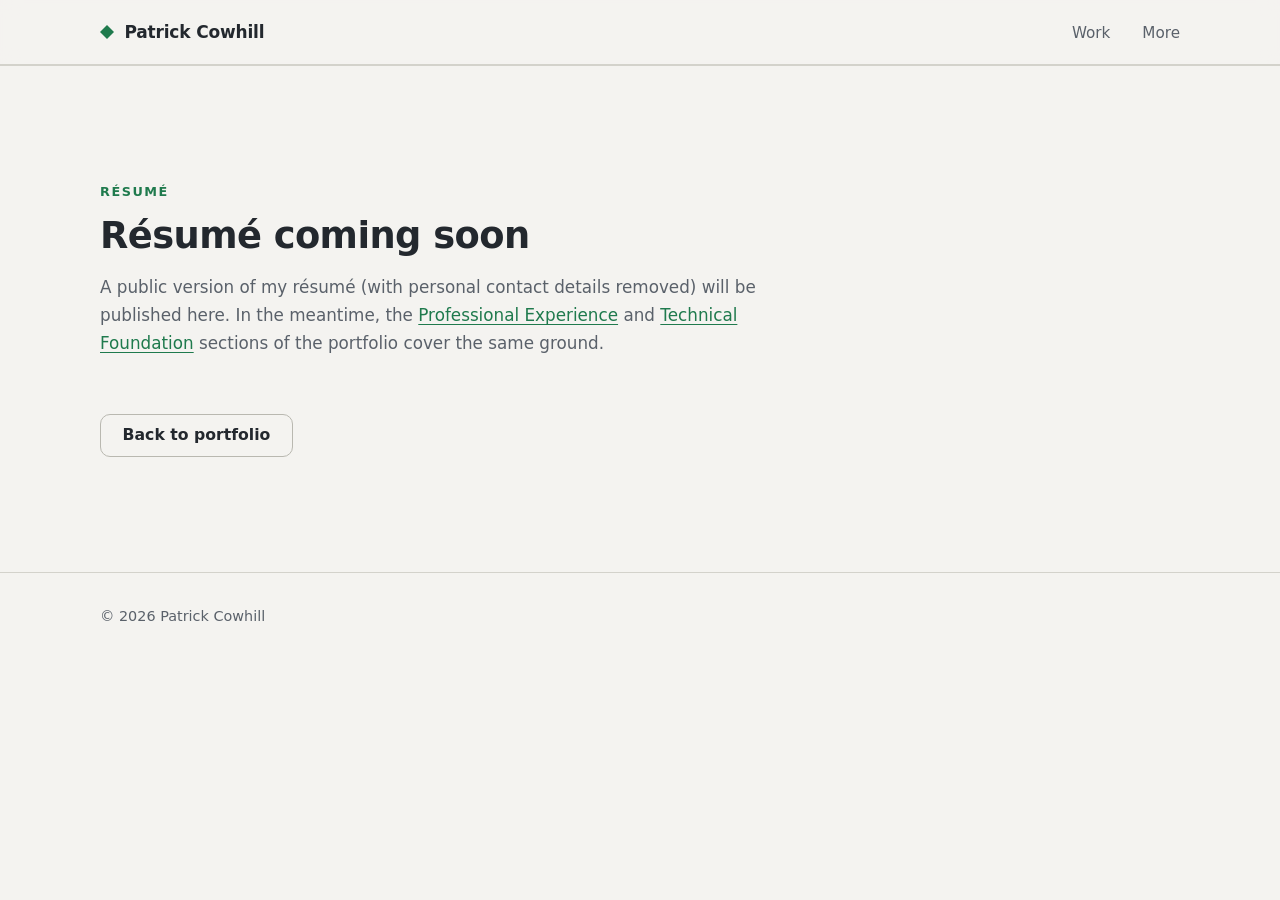
==== site/resume/index.html @ 345af423 "Build first draft of patrickcowhill.com portfolio with GitHub Pages deploy Static HTML/CSS/JS profes" ====
<!doctype html>
<html lang="en">
<head>
  <meta charset="utf-8">
  <meta name="viewport" content="width=device-width, initial-scale=1">
  <title>Résumé — Patrick Cowhill</title>
  <meta name="description" content="Résumé for Patrick Cowhill, software engineer.">
  <meta name="robots" content="noindex">
  <meta name="color-scheme" content="light dark">
  <link rel="icon" href="../assets/img/favicon.svg" type="image/svg+xml">
  <link rel="stylesheet" href="../assets/css/styles.css">
  <script src="../assets/js/theme.js"></script>
</head>
<body>
  <a class="skip-link" href="#main">Skip to main content</a>
  <header class="site-header">
    <div class="container site-header__inner">
      <a class="brand" href="../" aria-label="Patrick Cowhill — home">
        <span class="brand__mark" aria-hidden="true"></span>
        <span class="brand__name">Patrick Cowhill</span>
      </a>
      <nav class="site-nav" aria-label="Primary">
        <ul class="nav-menu">
          <li><a href="../#work">Work</a></li>
          <li><a href="../#more">More</a></li>
        </ul>
      </nav>
    </div>
  </header>

  <main id="main">
    <section class="section" aria-labelledby="resume-title">
      <div class="container">
        <header class="section__header">
          <p class="eyebrow">Résumé</p>
          <h1 class="section__title" id="resume-title">Résumé coming soon</h1>
          <p class="section__note">A public version of my résumé (with personal contact details removed) will be published here. In the meantime, the <a href="../#experience">Professional Experience</a> and <a href="../#foundation">Technical Foundation</a> sections of the portfolio cover the same ground.</p>
        </header>
        <!-- TODO: replace this page with a link to (or embed of) the sanitized résumé PDF,
             e.g. site/assets/docs/patrick-cowhill-resume.pdf -->
        <a class="button button--secondary" href="../">Back to portfolio</a>
      </div>
    </section>
  </main>

  <footer class="site-footer">
    <div class="container site-footer__inner">
      <p>© 2026 Patrick Cowhill</p>
    </div>
  </footer>
</body>
</html>
---- site/assets/css/styles.css ----
/* ==========================================================================
   patrickcowhill.com — styles
   Structure:
     1. Design tokens (light + dark)
     2. Base / reset
     3. Layout primitives
     4. Header & navigation
     5. Hero
     6. Sections (What I Bring, Experience, Work, Foundation, Approach, More)
     7. Footer
     8. Utilities, motion, and responsive rules
   ========================================================================== */

/* --------------------------------------------------------------------------
   1. Design tokens
   -------------------------------------------------------------------------- */
:root {
  color-scheme: light;

  /* Light theme: warm stone background, charcoal text, rich green accent */
  --bg: #f4f3f0;
  --bg-elev: #fbfaf8;
  --surface: #e9e8e3;
  --surface-strong: #dcdbd5;
  --border: #d3d2cb;
  --border-strong: #b9b8b0;

  --text: #23282e;
  --text-muted: #5a616a;
  --text-faint: #7d848d;

  --accent: #1f7a4d;
  --accent-strong: #176541;
  --accent-soft: rgba(31, 122, 77, 0.10);
  --accent-ring: rgba(31, 122, 77, 0.35);
  --on-accent: #ffffff;

  --slate: #3b4652;
  --slate-soft: #6b7a89;

  /* Polyhedron palette (read by JS) */
  --poly-base: #556472;
  --poly-light: #8a97a6;
  --poly-dark: #333d48;
  --poly-accent: #2e9a63;
  --poly-edge: rgba(22, 26, 31, 0.35);
  --poly-glow: rgba(31, 122, 77, 0.18);

  --shadow-sm: 0 1px 2px rgba(20, 24, 28, 0.06), 0 2px 8px rgba(20, 24, 28, 0.05);
  --shadow-md: 0 4px 16px rgba(20, 24, 28, 0.08), 0 1px 3px rgba(20, 24, 28, 0.06);

  --font-sans: "Inter", ui-sans-serif, system-ui, -apple-system, "Segoe UI", Roboto, "Helvetica Neue", Arial, sans-serif;
  --font-mono: ui-monospace, "SFMono-Regular", "SF Mono", Menlo, Consolas, "Liberation Mono", monospace;

  --radius-sm: 6px;
  --radius-md: 10px;
  --radius-lg: 16px;

  --container: 1160px;
  --gutter: clamp(1.25rem, 4vw, 2.5rem);
  --section-y: clamp(4rem, 9vw, 7.5rem);

  --ease: cubic-bezier(0.22, 1, 0.36, 1);
  --dur: 220ms;
}

/* Dark theme: deep slate background, light gray text, same green family */
@media (prefers-color-scheme: dark) {
  :root:not([data-theme="light"]) {
    color-scheme: dark;

    --bg: #161b22;
    --bg-elev: #1b2129;
    --surface: #202832;
    --surface-strong: #283140;
    --border: #2d3745;
    --border-strong: #3f4b5a;

    --text: #e6e9ed;
    --text-muted: #a3adb8;
    --text-faint: #7d8794;

    --accent: #3fae78;
    --accent-strong: #5ec18f;
    --accent-soft: rgba(63, 174, 120, 0.14);
    --accent-ring: rgba(63, 174, 120, 0.45);
    --on-accent: #0e1a14;

    --slate: #aab4bf;
    --slate-soft: #7f8b98;

    --poly-base: #3a4652;
    --poly-light: #6f7f90;
    --poly-dark: #1c232b;
    --poly-accent: #3fae78;
    --poly-edge: rgba(190, 205, 220, 0.22);
    --poly-glow: rgba(63, 174, 120, 0.16);

    --shadow-sm: 0 1px 2px rgba(0, 0, 0, 0.35), 0 2px 8px rgba(0, 0, 0, 0.25);
    --shadow-md: 0 6px 20px rgba(0, 0, 0, 0.4), 0 1px 3px rgba(0, 0, 0, 0.3);
  }
}

:root[data-theme="dark"] {
  color-scheme: dark;

  --bg: #161b22;
  --bg-elev: #1b2129;
  --surface: #202832;
  --surface-strong: #283140;
  --border: #2d3745;
  --border-strong: #3f4b5a;

  --text: #e6e9ed;
  --text-muted: #a3adb8;
  --text-faint: #7d8794;

  --accent: #3fae78;
  --accent-strong: #5ec18f;
  --accent-soft: rgba(63, 174, 120, 0.14);
  --accent-ring: rgba(63, 174, 120, 0.45);
  --on-accent: #0e1a14;

  --slate: #aab4bf;
  --slate-soft: #7f8b98;

  --poly-base: #3a4652;
  --poly-light: #6f7f90;
  --poly-dark: #1c232b;
  --poly-accent: #3fae78;
  --poly-edge: rgba(190, 205, 220, 0.22);
  --poly-glow: rgba(63, 174, 120, 0.16);

  --shadow-sm: 0 1px 2px rgba(0, 0, 0, 0.35), 0 2px 8px rgba(0, 0, 0, 0.25);
  --shadow-md: 0 6px 20px rgba(0, 0, 0, 0.4), 0 1px 3px rgba(0, 0, 0, 0.3);
}

/* --------------------------------------------------------------------------
   2. Base / reset
   -------------------------------------------------------------------------- */
*, *::before, *::after { box-sizing: border-box; }

html {
  scroll-behavior: smooth;
  -webkit-text-size-adjust: 100%;
  scroll-padding-top: 5rem;
}

body {
  margin: 0;
  background: var(--bg);
  color: var(--text);
  font-family: var(--font-sans);
  font-size: 1.0625rem;
  line-height: 1.65;
  -webkit-font-smoothing: antialiased;
  text-rendering: optimizeLegibility;
}

h1, h2, h3, h4 {
  margin: 0;
  font-weight: 650;
  letter-spacing: -0.015em;
  line-height: 1.2;
  text-wrap: balance;
}

p { margin: 0 0 1rem; }
p:last-child { margin-bottom: 0; }

ul, ol { margin: 0; padding: 0; }

a {
  color: var(--accent);
  text-decoration: underline;
  text-decoration-thickness: 1px;
  text-underline-offset: 0.15em;
  transition: color var(--dur) var(--ease);
}
a:hover { color: var(--accent-strong); }

img, svg, canvas { display: block; max-width: 100%; }

button {
  font: inherit;
  color: inherit;
  cursor: pointer;
}

:focus-visible {
  outline: 2px solid var(--accent);
  outline-offset: 3px;
  border-radius: 3px;
}

::selection { background: var(--accent-soft); }

/* --------------------------------------------------------------------------
   3. Layout primitives
   -------------------------------------------------------------------------- */
.container {
  width: 100%;
  max-width: var(--container);
  margin-inline: auto;
  padding-inline: var(--gutter);
}

.section {
  padding-block: var(--section-y);
  border-top: 1px solid var(--border);
}

.section__header {
  max-width: 44rem;
  margin-bottom: clamp(2rem, 5vw, 3.5rem);
}
.section__header--wide { max-width: 52rem; }

.section__title {
  font-size: clamp(1.6rem, 1.2rem + 1.6vw, 2.3rem);
}

.section__note {
  margin-top: 1rem;
  color: var(--text-muted);
  font-size: 1.05rem;
  max-width: 40em;
}

.eyebrow {
  margin: 0 0 0.75rem;
  color: var(--accent);
  font-size: 0.8rem;
  font-weight: 650;
  letter-spacing: 0.12em;
  text-transform: uppercase;
}

.visually-hidden {
  position: absolute !important;
  width: 1px; height: 1px;
  padding: 0; margin: -1px;
  overflow: hidden; clip: rect(0 0 0 0);
  white-space: nowrap; border: 0;
}

.skip-link {
  position: absolute;
  top: -100%;
  left: 1rem;
  z-index: 100;
  padding: 0.6rem 1rem;
  background: var(--accent);
  color: var(--on-accent);
  border-radius: var(--radius-sm);
  text-decoration: none;
  font-weight: 600;
}
.skip-link:focus { top: 1rem; }

/* Buttons */
.button {
  display: inline-flex;
  align-items: center;
  gap: 0.5rem;
  padding: 0.8rem 1.35rem;
  border-radius: var(--radius-md);
  border: 1px solid transparent;
  font-weight: 600;
  font-size: 0.98rem;
  line-height: 1;
  text-decoration: none;
  transition: background-color var(--dur) var(--ease), border-color var(--dur) var(--ease),
              color var(--dur) var(--ease), transform var(--dur) var(--ease);
}
.button:active { transform: translateY(1px); }

.button--primary {
  background: var(--accent);
  border-color: var(--accent);
  color: var(--on-accent);
}
.button--primary:hover { background: var(--accent-strong); border-color: var(--accent-strong); color: var(--on-accent); }

.button--secondary {
  background: transparent;
  border-color: var(--border-strong);
  color: var(--text);
}
.button--secondary:hover { border-color: var(--text-muted); background: var(--surface); color: var(--text); }

.button--large { padding: 1rem 1.6rem; font-size: 1.05rem; }
.button__arrow { transition: transform var(--dur) var(--ease); }
.button:hover .button__arrow { transform: translateX(3px); }

/* --------------------------------------------------------------------------
   4. Header & navigation
   -------------------------------------------------------------------------- */
.site-header {
  position: sticky;
  top: 0;
  z-index: 50;
  background: color-mix(in srgb, var(--bg) 86%, transparent);
  -webkit-backdrop-filter: saturate(160%) blur(10px);
  backdrop-filter: saturate(160%) blur(10px);
  border-bottom: 1px solid var(--border);
}

.site-header__inner {
  display: flex;
  align-items: center;
  justify-content: space-between;
  gap: 1rem;
  min-height: 4rem;
}

.brand {
  display: inline-flex;
  align-items: center;
  gap: 0.65rem;
  color: var(--text);
  text-decoration: none;
  font-weight: 650;
  letter-spacing: -0.01em;
}
.brand:hover { color: var(--text); }

.brand__mark {
  width: 14px; height: 14px;
  background: var(--accent);
  clip-path: polygon(50% 0%, 100% 50%, 50% 100%, 0% 50%);
  flex: none;
}

.site-nav { display: flex; align-items: center; margin-left: auto; }

.nav-menu {
  display: flex;
  gap: clamp(1rem, 2.5vw, 2rem);
  list-style: none;
}
.nav-menu a {
  color: var(--text-muted);
  text-decoration: none;
  font-size: 0.95rem;
  font-weight: 500;
  padding: 0.35rem 0;
  border-bottom: 2px solid transparent;
  transition: color var(--dur) var(--ease), border-color var(--dur) var(--ease);
}
.nav-menu a:hover { color: var(--text); }
.nav-menu a[aria-current="true"] { color: var(--text); border-bottom-color: var(--accent); }

.nav-toggle {
  display: none;
  position: relative;
  width: 2.5rem; height: 2.5rem;
  padding: 0;
  border: 1px solid var(--border);
  border-radius: var(--radius-sm);
  background: transparent;
}
.nav-toggle__bar,
.nav-toggle__bar::before,
.nav-toggle__bar::after {
  position: absolute;
  left: 50%;
  width: 18px; height: 2px;
  background: var(--text);
  border-radius: 2px;
  transform: translateX(-50%);
  transition: transform var(--dur) var(--ease), opacity var(--dur) var(--ease);
}
.nav-toggle__bar { top: 50%; margin-top: -1px; }
.nav-toggle__bar::before { content: ""; top: -6px; }
.nav-toggle__bar::after { content: ""; top: 6px; }
.nav-toggle[aria-expanded="true"] .nav-toggle__bar { background: transparent; }
.nav-toggle[aria-expanded="true"] .nav-toggle__bar::before { transform: translateX(-50%) translateY(6px) rotate(45deg); }
.nav-toggle[aria-expanded="true"] .nav-toggle__bar::after { transform: translateX(-50%) translateY(-6px) rotate(-45deg); }

.theme-toggle {
  display: inline-grid;
  place-items: center;
  width: 2.5rem; height: 2.5rem;
  padding: 0;
  border: 1px solid var(--border);
  border-radius: var(--radius-sm);
  background: transparent;
  color: var(--text-muted);
  transition: color var(--dur) var(--ease), border-color var(--dur) var(--ease), background-color var(--dur) var(--ease);
}
.theme-toggle:hover { color: var(--text); border-color: var(--border-strong); background: var(--surface); }
.theme-toggle__icon { grid-area: 1 / 1; transition: opacity var(--dur) var(--ease), transform 300ms var(--ease); }
.theme-toggle__icon--moon { opacity: 1; transform: rotate(0deg) scale(1); }
.theme-toggle__icon--sun  { opacity: 0; transform: rotate(-40deg) scale(0.6); }
[data-theme="dark"] .theme-toggle__icon--moon { opacity: 0; transform: rotate(40deg) scale(0.6); }
[data-theme="dark"] .theme-toggle__icon--sun  { opacity: 1; transform: rotate(0deg) scale(1); }
@media (prefers-color-scheme: dark) {
  :root:not([data-theme="light"]) .theme-toggle__icon--moon { opacity: 0; transform: rotate(40deg) scale(0.6); }
  :root:not([data-theme="light"]) .theme-toggle__icon--sun  { opacity: 1; transform: rotate(0deg) scale(1); }
}

/* --------------------------------------------------------------------------
   5. Hero
   -------------------------------------------------------------------------- */
.hero {
  position: relative;
  overflow: hidden;
  padding-block: clamp(3rem, 8vw, 6.5rem) clamp(3rem, 7vw, 5.5rem);
  background:
    radial-gradient(ellipse 60% 55% at 78% 45%, var(--poly-glow), transparent 70%),
    var(--bg);
}

.hero__inner {
  display: grid;
  grid-template-columns: minmax(0, 1.05fr) minmax(0, 0.95fr);
  align-items: center;
  gap: clamp(2rem, 5vw, 4rem);
}

.hero__copy { max-width: 36rem; }

.hero__title {
  font-size: clamp(2.4rem, 1.6rem + 3.4vw, 4rem);
  letter-spacing: -0.03em;
  line-height: 1.05;
  margin-bottom: 1.1rem;
}

.hero__lead {
  font-size: clamp(1.2rem, 1rem + 0.8vw, 1.5rem);
  font-weight: 500;
  line-height: 1.4;
  letter-spacing: -0.01em;
  color: var(--text);
  margin-bottom: 1rem;
  text-wrap: balance;
}

.hero__sub {
  color: var(--text-muted);
  font-size: 1.08rem;
  max-width: 34em;
  margin-bottom: 2rem;
}

.hero__actions { display: flex; flex-wrap: wrap; gap: 0.75rem; }

.hero__visual {
  position: relative;
  aspect-ratio: 1 / 1;
  width: 100%;
  max-width: 520px;
  margin-inline: auto;
}

.polyhedron,
.polyhedron-fallback {
  width: 100%;
  height: 100%;
  touch-action: pan-y;
}

/* --------------------------------------------------------------------------
   6a. What I Bring
   -------------------------------------------------------------------------- */
.bring-grid {
  display: grid;
  grid-template-columns: repeat(4, minmax(0, 1fr));
  gap: 0 clamp(1.5rem, 3vw, 2.5rem);
  border-top: 1px solid var(--border-strong);
}

.bring-item {
  padding-top: 1.5rem;
  position: relative;
}
.bring-item::before {
  content: "";
  position: absolute;
  top: -1px;
  left: 0;
  width: 2.5rem;
  height: 2px;
  background: var(--accent);
}

.bring-item__index {
  display: block;
  font-family: var(--font-mono);
  font-size: 0.8rem;
  color: var(--text-faint);
  margin-bottom: 0.9rem;
  letter-spacing: 0.05em;
}

.bring-item__title {
  font-size: 1.15rem;
  margin-bottom: 0.6rem;
}
.bring-item p { color: var(--text-muted); font-size: 1rem; }

/* --------------------------------------------------------------------------
   6b. Experience stories
   -------------------------------------------------------------------------- */
.story {
  display: grid;
  grid-template-columns: minmax(0, 17rem) minmax(0, 1fr);
  gap: clamp(1.5rem, 4vw, 4rem);
  padding-block: clamp(2.25rem, 4vw, 3.25rem);
  border-top: 1px solid var(--border);
}
.story:last-child { padding-bottom: 0; }

.story__org {
  font-size: 1.25rem;
  font-weight: 650;
  letter-spacing: -0.015em;
  margin-bottom: 0.25rem;
}
.story__dates {
  font-family: var(--font-mono);
  font-size: 0.82rem;
  color: var(--text-faint);
  margin-bottom: 0.9rem;
}
.story__role { color: var(--text-muted); font-weight: 500; margin-bottom: 1.25rem; }

.story__progression {
  list-style: none;
  margin-bottom: 1.25rem;
  position: relative;
  padding-left: 1.1rem;
}
.story__progression::before {
  content: "";
  position: absolute;
  left: 4px; top: 0.55rem; bottom: 0.55rem;
  width: 1px;
  background: var(--border-strong);
}
.story__progression li {
  position: relative;
  color: var(--text-muted);
  font-size: 0.95rem;
  padding-block: 0.15rem;
}
.story__progression li::before {
  content: "";
  position: absolute;
  left: -1.1rem; top: 0.72rem;
  width: 9px; height: 9px;
  border-radius: 50%;
  background: var(--bg);
  border: 2px solid var(--border-strong);
}
.story__progression li:last-child { color: var(--text); font-weight: 500; }
.story__progression li:last-child::before { background: var(--accent); border-color: var(--accent); }

.story__stack {
  list-style: none;
  display: flex;
  flex-wrap: wrap;
  gap: 0.4rem;
}
.story__stack li {
  font-family: var(--font-mono);
  font-size: 0.75rem;
  color: var(--text-muted);
  background: var(--surface);
  border: 1px solid var(--border);
  padding: 0.2rem 0.5rem;
  border-radius: 4px;
}

.story__title {
  font-size: clamp(1.25rem, 1.05rem + 0.6vw, 1.55rem);
  margin-bottom: 1rem;
}
.story__subtitle {
  font-size: 1.02rem;
  font-weight: 650;
  margin: 1.5rem 0 0.6rem;
}
.story__body p { color: var(--text); }
.story__body > p { max-width: 62ch; }

.story__list {
  list-style: none;
  display: grid;
  gap: 0.6rem;
  max-width: 62ch;
}
.story__list li {
  position: relative;
  padding-left: 1.25rem;
  color: var(--text);
}
.story__list li::before {
  content: "";
  position: absolute;
  left: 0; top: 0.72em;
  width: 7px; height: 7px;
  background: var(--accent);
  clip-path: polygon(50% 0%, 100% 50%, 50% 100%, 0% 50%);
}

.patents {
  margin-top: 1.5rem;
  padding: 1.1rem 1.25rem;
  background: var(--surface);
  border: 1px solid var(--border);
  border-radius: var(--radius-md);
  max-width: 62ch;
}
.patents .story__subtitle { margin-top: 0; }
.patents__note { color: var(--text-faint); font-weight: 400; font-size: 0.9rem; }
.patents__list { list-style: none; display: grid; gap: 0.7rem; }
.patents__list li { display: grid; gap: 0.1rem; }
.patents__number { font-family: var(--font-mono); font-size: 0.8rem; color: var(--accent); }
.patents__title { color: var(--text-muted); font-size: 0.95rem; }

/* --------------------------------------------------------------------------
   6c. Representative work (case studies)
   -------------------------------------------------------------------------- */
.case {
  display: grid;
  grid-template-columns: minmax(0, 1fr) minmax(0, 1fr);
  gap: clamp(1.75rem, 4vw, 4rem);
  align-items: center;
  padding-block: clamp(2rem, 4vw, 3rem);
  border-top: 1px solid var(--border);
}
.case:last-child { padding-bottom: 0; }
.case--reverse .case__visual { order: 2; }

.case__visual {
  background: var(--surface);
  border: 1px solid var(--border);
  border-radius: var(--radius-lg);
  overflow: hidden;
  box-shadow: var(--shadow-sm);
}
.case__visual img { width: 100%; height: auto; }

.case__kicker {
  font-family: var(--font-mono);
  font-size: 0.78rem;
  letter-spacing: 0.06em;
  text-transform: uppercase;
  color: var(--text-faint);
  margin-bottom: 0.6rem;
}
.case__title { font-size: clamp(1.25rem, 1.05rem + 0.6vw, 1.55rem); margin-bottom: 1rem; }
.case__problem strong, .case__demonstrates strong { color: var(--text); font-weight: 650; }
.case__body > p { max-width: 58ch; }
.case__demonstrates {
  margin-top: 1rem;
  padding-top: 1rem;
  border-top: 1px dashed var(--border-strong);
  color: var(--text-muted);
}
.case__links {
  list-style: none;
  display: flex;
  flex-wrap: wrap;
  gap: 0.6rem 1.25rem;
  margin-top: 1rem;
  font-size: 0.95rem;
}

.link-placeholder,
.more__link--pending {
  color: var(--text-faint);
  display: inline-flex;
  align-items: center;
  gap: 0.4rem;
}
.link-placeholder__tag {
  font-family: var(--font-mono);
  font-size: 0.68rem;
  letter-spacing: 0.04em;
  text-transform: uppercase;
  color: var(--text-faint);
  border: 1px dashed var(--border-strong);
  border-radius: 4px;
  padding: 0.05rem 0.35rem;
}

/* --------------------------------------------------------------------------
   6d. Technical foundation
   -------------------------------------------------------------------------- */
.foundation-grid {
  display: grid;
  grid-template-columns: minmax(0, 1fr) minmax(0, 1fr) minmax(0, 15rem);
  gap: clamp(1.5rem, 3vw, 3rem);
  align-items: start;
}

.edu__school {
  color: var(--accent);
  font-weight: 600;
  font-size: 0.95rem;
  margin-bottom: 0.35rem;
}
.edu__degree { font-size: 1.2rem; margin-bottom: 0.3rem; }
.edu__meta {
  font-family: var(--font-mono);
  font-size: 0.82rem;
  color: var(--text-faint);
  margin-bottom: 0.9rem;
}
.edu > p { color: var(--text-muted); font-size: 1rem; }

.edu__areas-label {
  font-size: 0.8rem;
  letter-spacing: 0.08em;
  text-transform: uppercase;
  color: var(--text-faint);
  margin: 1rem 0 0.5rem;
}
.edu__areas {
  list-style: none;
  display: flex;
  flex-wrap: wrap;
  gap: 0.35rem 0;
  font-size: 0.95rem;
  color: var(--text-muted);
}
.edu__areas li::after { content: "·"; margin-inline: 0.5rem; color: var(--border-strong); }
.edu__areas li:last-child::after { content: none; }

.edu__notes { list-style: none; display: grid; gap: 0.5rem; margin-top: 0.75rem; font-size: 0.98rem; color: var(--text-muted); }
.edu__notes li { position: relative; padding-left: 1.1rem; }
.edu__notes li::before {
  content: "";
  position: absolute;
  left: 0; top: 0.7em;
  width: 6px; height: 6px;
  background: var(--accent);
  clip-path: polygon(50% 0%, 100% 50%, 50% 100%, 0% 50%);
}

.domains {
  padding: 1.25rem 1.35rem;
  background: var(--surface);
  border: 1px solid var(--border);
  border-radius: var(--radius-md);
}
.domains__title {
  font-size: 0.8rem;
  letter-spacing: 0.1em;
  text-transform: uppercase;
  color: var(--text-faint);
  font-weight: 650;
  margin-bottom: 0.75rem;
}
.domains__list { list-style: none; display: grid; }
.domains__list li {
  padding: 0.5rem 0;
  border-top: 1px solid var(--border);
  font-size: 0.95rem;
  font-weight: 500;
}
.domains__list li:first-child { border-top: 0; padding-top: 0; }
.domains__list li:last-child { padding-bottom: 0; }

/* --------------------------------------------------------------------------
   6e. How I work
   -------------------------------------------------------------------------- */
.principles {
  display: grid;
  grid-template-columns: repeat(2, minmax(0, 1fr));
  gap: clamp(1.25rem, 3vw, 2rem);
  margin: 0;
}
.principle {
  padding: 1.35rem 1.5rem;
  background: var(--bg-elev);
  border: 1px solid var(--border);
  border-left: 3px solid var(--accent);
  border-radius: var(--radius-md);
}
.principle dt { font-weight: 650; font-size: 1.1rem; margin-bottom: 0.45rem; letter-spacing: -0.01em; }
.principle dd { margin: 0; color: var(--text-muted); }

/* --------------------------------------------------------------------------
   6f. Explore more
   -------------------------------------------------------------------------- */
.more {
  display: grid;
  grid-template-columns: minmax(0, 1.4fr) minmax(0, 1fr);
  gap: clamp(2rem, 5vw, 4rem);
  align-items: center;
  padding: clamp(2rem, 4vw, 3rem);
  background: var(--surface);
  border: 1px solid var(--border);
  border-radius: var(--radius-lg);
}
.more__lead { font-size: 1.15rem; color: var(--text); max-width: 34em; }
.more__note { color: var(--text-muted); font-size: 0.98rem; max-width: 40em; margin-bottom: 1.5rem; }

.more__links {
  list-style: none;
  display: grid;
  gap: 0;
  border-top: 1px solid var(--border-strong);
}
.more__links li { border-bottom: 1px solid var(--border-strong); }
.more__link {
  display: flex;
  align-items: center;
  justify-content: space-between;
  padding: 1rem 0.25rem;
  color: var(--text);
  text-decoration: none;
  font-weight: 600;
  font-size: 1.05rem;
  transition: color var(--dur) var(--ease), padding-left var(--dur) var(--ease);
}
a.more__link::after {
  content: "→";
  color: var(--text-faint);
  transition: transform var(--dur) var(--ease), color var(--dur) var(--ease);
}
a.more__link:hover { color: var(--accent); padding-left: 0.6rem; }
a.more__link:hover::after { transform: translateX(3px); color: var(--accent); }
.more__link--pending { color: var(--text-faint); font-weight: 500; justify-content: flex-start; gap: 0.6rem; }

/* --------------------------------------------------------------------------
   7. Footer
   -------------------------------------------------------------------------- */
.site-footer {
  border-top: 1px solid var(--border);
  padding-block: 2rem;
  font-size: 0.9rem;
  color: var(--text-muted);
}
.site-footer__inner {
  display: flex;
  flex-wrap: wrap;
  justify-content: space-between;
  gap: 0.5rem 2rem;
}
.site-footer a { color: var(--text-muted); }
.site-footer a:hover { color: var(--accent); }

/* --------------------------------------------------------------------------
   8. Responsive
   -------------------------------------------------------------------------- */
@media (max-width: 1024px) {
  .bring-grid { grid-template-columns: repeat(2, minmax(0, 1fr)); gap: 1.5rem clamp(1.5rem, 3vw, 2.5rem); }
  .bring-item { padding-top: 1.25rem; border-top: 1px solid var(--border-strong); }
  .bring-grid { border-top: 0; }
  .foundation-grid { grid-template-columns: minmax(0, 1fr) minmax(0, 1fr); }
  .domains { grid-column: 1 / -1; }
  .domains__list { grid-template-columns: repeat(2, minmax(0, 1fr)); column-gap: 1.5rem; }
  .domains__list li:nth-child(2) { border-top: 0; padding-top: 0; }
}

@media (max-width: 860px) {
  .hero {
    background:
      radial-gradient(ellipse 70% 30% at 50% 16%, var(--poly-glow), transparent 70%),
      var(--bg);
  }
  .hero__inner { grid-template-columns: 1fr; }
  .hero__visual { max-width: 340px; order: -1; }
  .hero__copy { max-width: none; }
  .story { grid-template-columns: 1fr; gap: 1.25rem; }
  .story__stack { max-width: 40rem; }
  .case { grid-template-columns: 1fr; gap: 1.5rem; }
  .case--reverse .case__visual { order: 0; }
  .principles { grid-template-columns: 1fr; }
  .more { grid-template-columns: 1fr; }
}

@media (max-width: 720px) {
  .nav-toggle { display: inline-block; }
  .site-nav { position: static; }
  .nav-menu {
    display: none;
    position: absolute;
    left: 0; right: 0;
    top: 100%;
    flex-direction: column;
    gap: 0;
    padding: 0.5rem var(--gutter) 1rem;
    background: var(--bg-elev);
    border-bottom: 1px solid var(--border);
    box-shadow: var(--shadow-md);
  }
  .nav-menu.is-open { display: flex; }
  .nav-menu a { display: block; padding: 0.75rem 0; font-size: 1.05rem; border-bottom: 1px solid var(--border); }
  .nav-menu li:last-child a { border-bottom: 0; }
  .nav-menu a[aria-current="true"] { border-bottom-color: var(--border); }
}

@media (max-width: 560px) {
  body { font-size: 1rem; }
  .bring-grid { grid-template-columns: 1fr; }
  .foundation-grid { grid-template-columns: 1fr; }
  .domains__list { grid-template-columns: 1fr; }
  .domains__list li:nth-child(2) { border-top: 1px solid var(--border); padding-top: 0.5rem; }
  .hero__visual { max-width: 280px; }
  .hero__actions .button { flex: 1 1 auto; justify-content: center; }
}

/* --------------------------------------------------------------------------
   Motion
   -------------------------------------------------------------------------- */
@media (prefers-reduced-motion: reduce) {
  html { scroll-behavior: auto; }
  *, *::before, *::after {
    transition-duration: 0.01ms !important;
    animation-duration: 0.01ms !important;
    animation-iteration-count: 1 !important;
  }
}
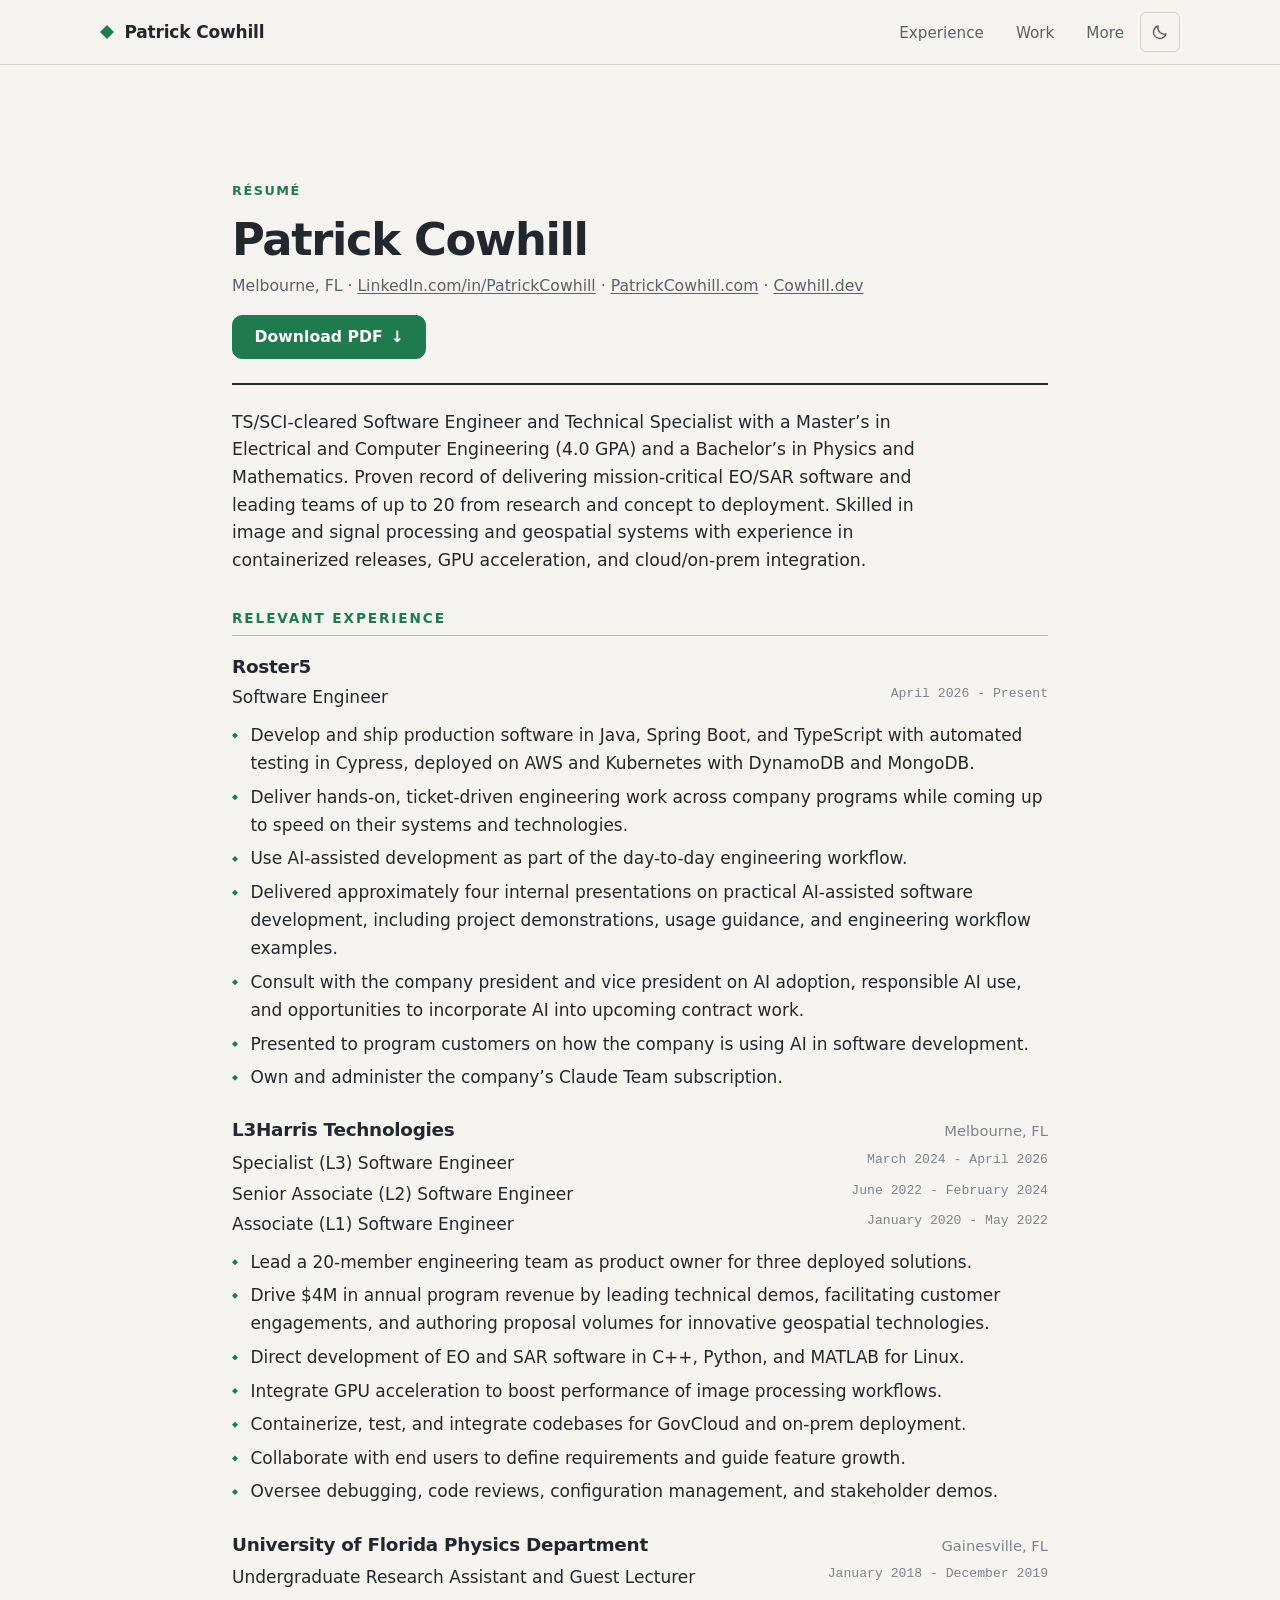
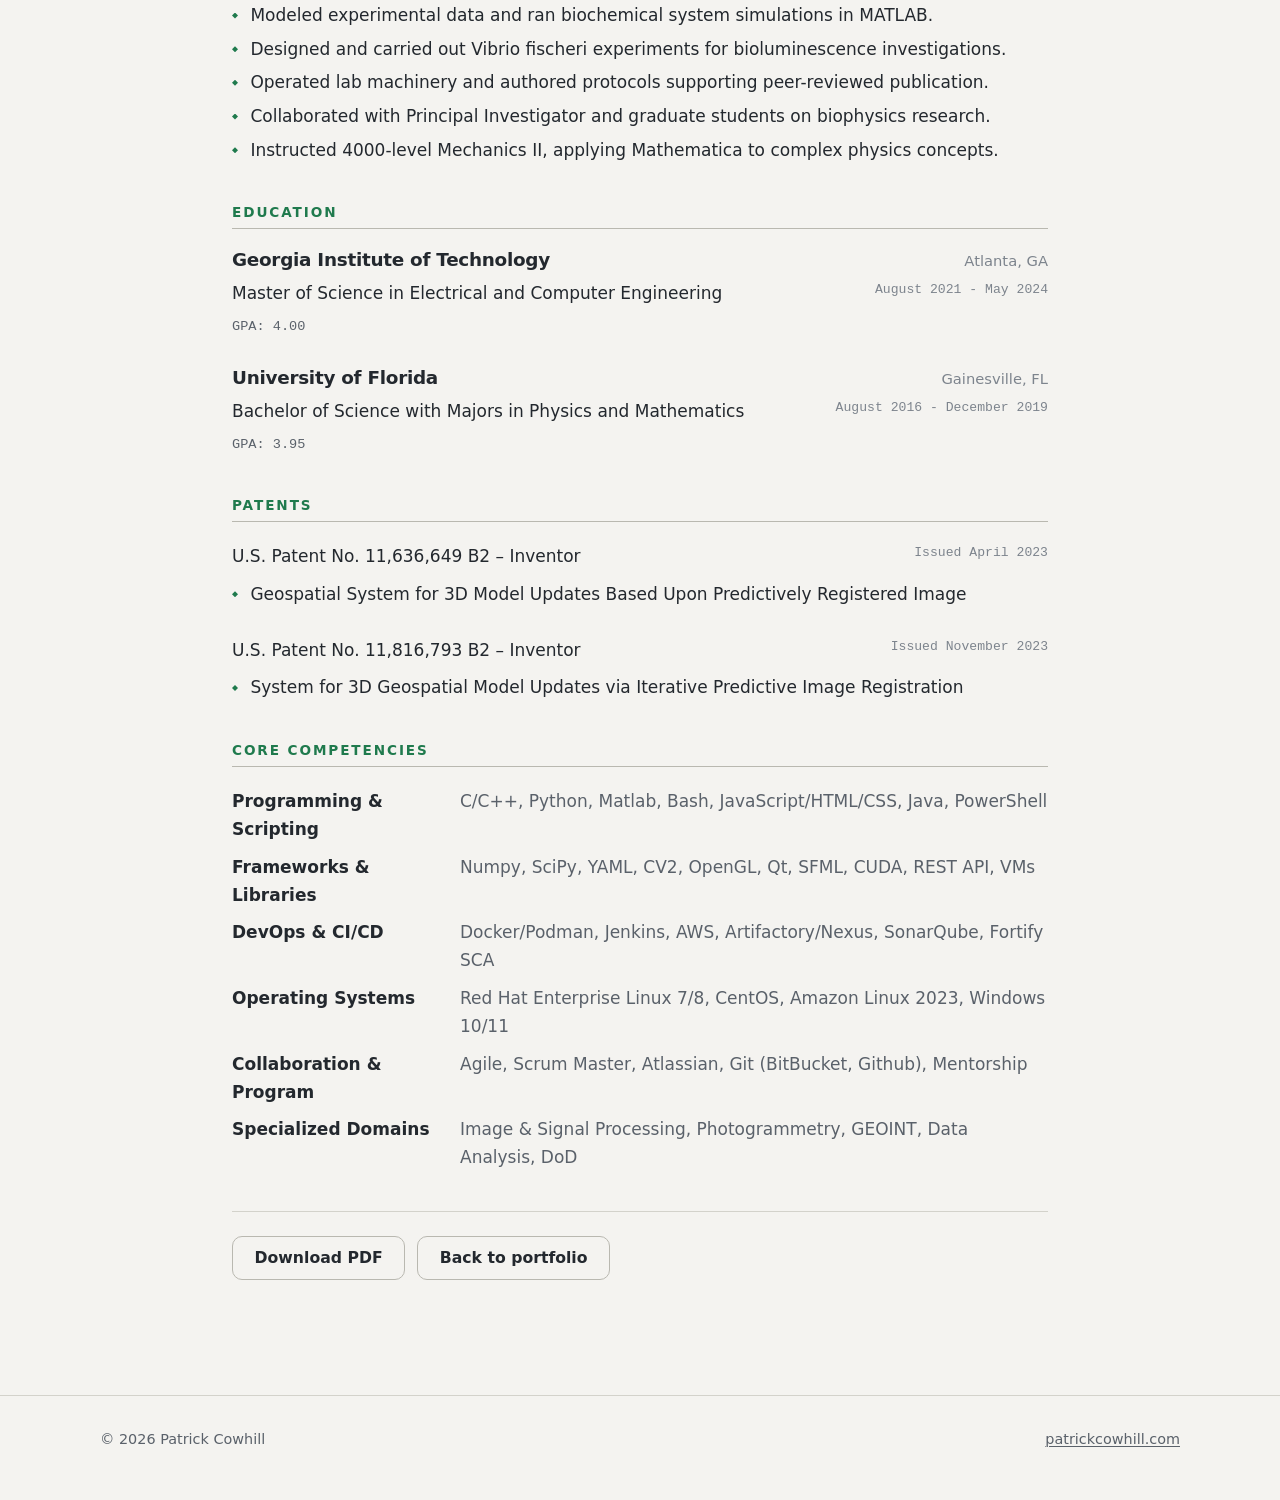
==== commit 645ad277: "Address first-draft feedback: résumé page, project assets, links, glow fix - Remove the in-canvas gr" ====
--- a/site/resume/index.html
+++ b/site/resume/index.html
@@ -4,9 +4,11 @@
   <meta charset="utf-8">
   <meta name="viewport" content="width=device-width, initial-scale=1">
   <title>Résumé — Patrick Cowhill</title>
-  <meta name="description" content="Résumé for Patrick Cowhill, software engineer.">
-  <meta name="robots" content="noindex">
+  <meta name="description" content="Résumé for Patrick Cowhill, software engineer: experience at Roster5 and L3Harris Technologies, education at Georgia Tech and the University of Florida, patents, and core competencies.">
   <meta name="color-scheme" content="light dark">
+  <meta property="og:type" content="website">
+  <meta property="og:title" content="Résumé — Patrick Cowhill">
+  <meta property="og:description" content="Software engineer with a Master's in Electrical and Computer Engineering and a background in physics and mathematics.">
   <link rel="icon" href="../assets/img/favicon.svg" type="image/svg+xml">
   <link rel="stylesheet" href="../assets/css/styles.css">
   <script src="../assets/js/theme.js"></script>
@@ -21,32 +23,180 @@
       </a>
       <nav class="site-nav" aria-label="Primary">
         <ul class="nav-menu">
+          <li><a href="../#experience">Experience</a></li>
           <li><a href="../#work">Work</a></li>
           <li><a href="../#more">More</a></li>
         </ul>
       </nav>
+      <button class="theme-toggle" type="button" data-theme-toggle aria-label="Switch to dark theme" title="Toggle color theme">
+        <svg class="theme-toggle__icon theme-toggle__icon--sun" viewBox="0 0 24 24" width="18" height="18" aria-hidden="true" focusable="false">
+          <circle cx="12" cy="12" r="4.2" fill="none" stroke="currentColor" stroke-width="1.8"/>
+          <g stroke="currentColor" stroke-width="1.8" stroke-linecap="round">
+            <path d="M12 2.5v2.5M12 19v2.5M2.5 12h2.5M19 12h2.5M5.3 5.3l1.8 1.8M16.9 16.9l1.8 1.8M5.3 18.7l1.8-1.8M16.9 7.1l1.8-1.8"/>
+          </g>
+        </svg>
+        <svg class="theme-toggle__icon theme-toggle__icon--moon" viewBox="0 0 24 24" width="18" height="18" aria-hidden="true" focusable="false">
+          <path d="M20 14.5A8.5 8.5 0 0 1 9.5 4a8.5 8.5 0 1 0 10.5 10.5Z" fill="none" stroke="currentColor" stroke-width="1.8" stroke-linejoin="round"/>
+        </svg>
+      </button>
     </div>
   </header>
 
   <main id="main">
-    <section class="section" aria-labelledby="resume-title">
-      <div class="container">
-        <header class="section__header">
-          <p class="eyebrow">Résumé</p>
-          <h1 class="section__title" id="resume-title">Résumé coming soon</h1>
-          <p class="section__note">A public version of my résumé (with personal contact details removed) will be published here. In the meantime, the <a href="../#experience">Professional Experience</a> and <a href="../#foundation">Technical Foundation</a> sections of the portfolio cover the same ground.</p>
+    <article class="section resume" aria-labelledby="resume-title">
+      <div class="container resume__container">
+
+        <header class="resume__header">
+          <div>
+            <p class="eyebrow">Résumé</p>
+            <h1 class="resume__name" id="resume-title">Patrick Cowhill</h1>
+            <p class="resume__contact">Melbourne, FL · <a href="https://www.linkedin.com/in/PatrickCowhill">LinkedIn.com/in/PatrickCowhill</a> · <a href="../">PatrickCowhill.com</a> · <a href="https://cowhill.dev">Cowhill.dev</a></p>
+          </div>
+          <a class="button button--primary" href="../assets/docs/Patrick-Cowhill-Resume.pdf" download="Patrick-Cowhill-Resume.pdf">Download PDF<span class="button__arrow" aria-hidden="true">↓</span></a>
         </header>
-        <!-- TODO: replace this page with a link to (or embed of) the sanitized résumé PDF,
-             e.g. site/assets/docs/patrick-cowhill-resume.pdf -->
-        <a class="button button--secondary" href="../">Back to portfolio</a>
+
+        <p class="resume__summary">TS/SCI-cleared Software Engineer and Technical Specialist with a Master’s in Electrical and Computer Engineering (4.0 GPA) and a Bachelor’s in Physics and Mathematics. Proven record of delivering mission-critical EO/SAR software and leading teams of up to 20 from research and concept to deployment. Skilled in image and signal processing and geospatial systems with experience in containerized releases, GPU acceleration, and cloud/on-prem integration.</p>
+
+        <!-- ================= RELEVANT EXPERIENCE ================= -->
+        <section class="resume__section" aria-labelledby="resume-experience">
+          <h2 class="resume__heading" id="resume-experience">Relevant Experience</h2>
+
+          <!-- Roster5: added after the attached PDF was written; the PDF does not include it. -->
+          <div class="resume__entry">
+            <div class="resume__entry-head">
+              <h3 class="resume__org">Roster5</h3>
+            </div>
+            <div class="resume__roles">
+              <div class="resume__role"><span>Software Engineer</span><span class="resume__dates">April 2026 - Present</span></div>
+            </div>
+            <ul class="resume__bullets">
+              <li>Develop and ship production software in Java, Spring Boot, and TypeScript with automated testing in Cypress, deployed on AWS and Kubernetes with DynamoDB and MongoDB.</li>
+              <li>Deliver hands-on, ticket-driven engineering work across company programs while coming up to speed on their systems and technologies.</li>
+              <li>Use AI-assisted development as part of the day-to-day engineering workflow.</li>
+              <li>Delivered approximately four internal presentations on practical AI-assisted software development, including project demonstrations, usage guidance, and engineering workflow examples.</li>
+              <li>Consult with the company president and vice president on AI adoption, responsible AI use, and opportunities to incorporate AI into upcoming contract work.</li>
+              <li>Presented to program customers on how the company is using AI in software development.</li>
+              <li>Own and administer the company’s Claude Team subscription.</li>
+            </ul>
+          </div>
+
+          <div class="resume__entry">
+            <div class="resume__entry-head">
+              <h3 class="resume__org">L3Harris Technologies</h3>
+              <span class="resume__place">Melbourne, FL</span>
+            </div>
+            <div class="resume__roles">
+              <div class="resume__role"><span>Specialist (L3) Software Engineer</span><span class="resume__dates">March 2024 - April 2026</span></div>
+              <div class="resume__role"><span>Senior Associate (L2) Software Engineer</span><span class="resume__dates">June 2022 - February 2024</span></div>
+              <div class="resume__role"><span>Associate (L1) Software Engineer</span><span class="resume__dates">January 2020 - May 2022</span></div>
+            </div>
+            <ul class="resume__bullets">
+              <li>Lead a 20-member engineering team as product owner for three deployed solutions.</li>
+              <li>Drive $4M in annual program revenue by leading technical demos, facilitating customer engagements, and authoring proposal volumes for innovative geospatial technologies.</li>
+              <li>Direct development of EO and SAR software in C++, Python, and MATLAB for Linux.</li>
+              <li>Integrate GPU acceleration to boost performance of image processing workflows.</li>
+              <li>Containerize, test, and integrate codebases for GovCloud and on-prem deployment.</li>
+              <li>Collaborate with end users to define requirements and guide feature growth.</li>
+              <li>Oversee debugging, code reviews, configuration management, and stakeholder demos.</li>
+            </ul>
+          </div>
+
+          <div class="resume__entry">
+            <div class="resume__entry-head">
+              <h3 class="resume__org">University of Florida Physics Department</h3>
+              <span class="resume__place">Gainesville, FL</span>
+            </div>
+            <div class="resume__roles">
+              <div class="resume__role"><span>Undergraduate Research Assistant and Guest Lecturer</span><span class="resume__dates">January 2018 - December 2019</span></div>
+            </div>
+            <ul class="resume__bullets">
+              <li>Modeled experimental data and ran biochemical system simulations in MATLAB.</li>
+              <li>Designed and carried out Vibrio fischeri experiments for bioluminescence investigations.</li>
+              <li>Operated lab machinery and authored protocols supporting peer-reviewed publication.</li>
+              <li>Collaborated with Principal Investigator and graduate students on biophysics research.</li>
+              <li>Instructed 4000-level Mechanics II, applying Mathematica to complex physics concepts.</li>
+            </ul>
+          </div>
+        </section>
+
+        <!-- ================= EDUCATION ================= -->
+        <section class="resume__section" aria-labelledby="resume-education">
+          <h2 class="resume__heading" id="resume-education">Education</h2>
+
+          <div class="resume__entry">
+            <div class="resume__entry-head">
+              <h3 class="resume__org">Georgia Institute of Technology</h3>
+              <span class="resume__place">Atlanta, GA</span>
+            </div>
+            <div class="resume__roles">
+              <div class="resume__role"><span>Master of Science in Electrical and Computer Engineering</span><span class="resume__dates">August 2021 - May 2024</span></div>
+            </div>
+            <p class="resume__gpa">GPA: 4.00</p>
+          </div>
+
+          <div class="resume__entry">
+            <div class="resume__entry-head">
+              <h3 class="resume__org">University of Florida</h3>
+              <span class="resume__place">Gainesville, FL</span>
+            </div>
+            <div class="resume__roles">
+              <div class="resume__role"><span>Bachelor of Science with Majors in Physics and Mathematics</span><span class="resume__dates">August 2016 - December 2019</span></div>
+            </div>
+            <p class="resume__gpa">GPA: 3.95</p>
+          </div>
+        </section>
+
+        <!-- ================= PATENTS ================= -->
+        <section class="resume__section" aria-labelledby="resume-patents">
+          <h2 class="resume__heading" id="resume-patents">Patents</h2>
+
+          <div class="resume__entry">
+            <div class="resume__roles">
+              <div class="resume__role"><span>U.S. Patent No. 11,636,649 B2 – Inventor</span><span class="resume__dates">Issued April 2023</span></div>
+            </div>
+            <ul class="resume__bullets">
+              <li>Geospatial System for 3D Model Updates Based Upon Predictively Registered Image</li>
+            </ul>
+          </div>
+
+          <div class="resume__entry">
+            <div class="resume__roles">
+              <div class="resume__role"><span>U.S. Patent No. 11,816,793 B2 – Inventor</span><span class="resume__dates">Issued November 2023</span></div>
+            </div>
+            <ul class="resume__bullets">
+              <li>System for 3D Geospatial Model Updates via Iterative Predictive Image Registration</li>
+            </ul>
+          </div>
+        </section>
+
+        <!-- ================= CORE COMPETENCIES ================= -->
+        <section class="resume__section" aria-labelledby="resume-competencies">
+          <h2 class="resume__heading" id="resume-competencies">Core Competencies</h2>
+          <dl class="resume__competencies">
+            <div><dt>Programming &amp; Scripting</dt><dd>C/C++, Python, Matlab, Bash, JavaScript/HTML/CSS, Java, PowerShell</dd></div>
+            <div><dt>Frameworks &amp; Libraries</dt><dd>Numpy, SciPy, YAML, CV2, OpenGL, Qt, SFML, CUDA, REST API, VMs</dd></div>
+            <div><dt>DevOps &amp; CI/CD</dt><dd>Docker/Podman, Jenkins, AWS, Artifactory/Nexus, SonarQube, Fortify SCA</dd></div>
+            <div><dt>Operating Systems</dt><dd>Red Hat Enterprise Linux 7/8, CentOS, Amazon Linux 2023, Windows 10/11</dd></div>
+            <div><dt>Collaboration &amp; Program</dt><dd>Agile, Scrum Master, Atlassian, Git (BitBucket, Github), Mentorship</dd></div>
+            <div><dt>Specialized Domains</dt><dd>Image &amp; Signal Processing, Photogrammetry, GEOINT, Data Analysis, DoD</dd></div>
+          </dl>
+        </section>
+
+        <footer class="resume__footer">
+          <a class="button button--secondary" href="../assets/docs/Patrick-Cowhill-Resume.pdf" download="Patrick-Cowhill-Resume.pdf">Download PDF</a>
+          <a class="button button--secondary" href="../">Back to portfolio</a>
+        </footer>
       </div>
-    </section>
+    </article>
   </main>
 
   <footer class="site-footer">
     <div class="container site-footer__inner">
-      <p>© 2026 Patrick Cowhill</p>
+      <p>© <span data-year>2026</span> Patrick Cowhill</p>
+      <p class="site-footer__meta"><a href="../">patrickcowhill.com</a></p>
     </div>
   </footer>
+
+  <script src="../assets/js/main.js" defer></script>
 </body>
 </html>
--- a/site/assets/css/styles.css
+++ b/site/assets/css/styles.css
@@ -670,23 +670,8 @@
   font-size: 0.95rem;
 }
 
-.link-placeholder,
-.more__link--pending {
-  color: var(--text-faint);
-  display: inline-flex;
-  align-items: center;
-  gap: 0.4rem;
-}
-.link-placeholder__tag {
-  font-family: var(--font-mono);
-  font-size: 0.68rem;
-  letter-spacing: 0.04em;
-  text-transform: uppercase;
-  color: var(--text-faint);
-  border: 1px dashed var(--border-strong);
-  border-radius: 4px;
-  padding: 0.05rem 0.35rem;
-}
+.case__link-meta { color: var(--text-faint); font-weight: 400; font-size: 0.85em; }
+
 
 /* --------------------------------------------------------------------------
    6d. Technical foundation
@@ -790,28 +775,69 @@
    -------------------------------------------------------------------------- */
 .more {
   display: grid;
-  grid-template-columns: minmax(0, 1.4fr) minmax(0, 1fr);
-  gap: clamp(2rem, 5vw, 4rem);
+  grid-template-columns: minmax(0, 1.35fr) minmax(0, 1fr);
+  gap: clamp(1.5rem, 4vw, 3rem);
+  align-items: stretch;
+}
+
+/* cowhill.dev brand tile. The logo is charcoal/sage/sand on a transparent
+   background, so it sits on a fixed warm-stone surface in both themes. */
+.lab-card {
+  --lab-bg: #f3efe7;
+  --lab-bg-hover: #efe9de;
+  --lab-text: #142324;
+  --lab-muted: #4b5a5b;
+  --lab-accent: #618064;
+  display: grid;
+  grid-template-columns: minmax(0, 0.9fr) minmax(0, 1.1fr);
+  gap: clamp(1.25rem, 3vw, 2.25rem);
   align-items: center;
-  padding: clamp(2rem, 4vw, 3rem);
-  background: var(--surface);
+  padding: clamp(1.5rem, 3vw, 2.25rem);
+  background: var(--lab-bg);
+  color: var(--lab-text);
   border: 1px solid var(--border);
   border-radius: var(--radius-lg);
-}
-.more__lead { font-size: 1.15rem; color: var(--text); max-width: 34em; }
-.more__note { color: var(--text-muted); font-size: 0.98rem; max-width: 40em; margin-bottom: 1.5rem; }
+  text-decoration: none;
+  box-shadow: var(--shadow-sm);
+  transition: background-color var(--dur) var(--ease), border-color var(--dur) var(--ease),
+              box-shadow var(--dur) var(--ease), transform var(--dur) var(--ease);
+}
+.lab-card:hover {
+  background: var(--lab-bg-hover);
+  border-color: var(--lab-accent);
+  box-shadow: var(--shadow-md);
+  color: var(--lab-text);
+}
+.lab-card:focus-visible { outline-offset: 4px; }
+
+.lab-card__logo { display: block; }
+.lab-card__logo img { width: 100%; height: auto; max-width: 300px; margin-inline: auto; }
+
+.lab-card__body { display: grid; gap: 0.6rem; }
+.lab-card__lead { font-size: 1.12rem; font-weight: 600; line-height: 1.4; letter-spacing: -0.01em; text-wrap: balance; }
+.lab-card__note { font-size: 0.95rem; color: var(--lab-muted); line-height: 1.55; }
+.lab-card__cta {
+  display: inline-flex;
+  align-items: center;
+  gap: 0.4rem;
+  margin-top: 0.4rem;
+  font-weight: 650;
+  color: var(--lab-accent);
+}
+.lab-card:hover .button__arrow { transform: translateX(3px); }
 
 .more__links {
   list-style: none;
   display: grid;
-  gap: 0;
+  align-content: center;
   border-top: 1px solid var(--border-strong);
 }
 .more__links li { border-bottom: 1px solid var(--border-strong); }
 .more__link {
-  display: flex;
+  display: grid;
+  grid-template-columns: minmax(0, 1fr) auto;
   align-items: center;
-  justify-content: space-between;
+  column-gap: 1rem;
   padding: 1rem 0.25rem;
   color: var(--text);
   text-decoration: none;
@@ -819,14 +845,111 @@
   font-size: 1.05rem;
   transition: color var(--dur) var(--ease), padding-left var(--dur) var(--ease);
 }
+.more__link-meta {
+  grid-column: 1;
+  display: block;
+  font-family: var(--font-mono);
+  font-size: 0.78rem;
+  font-weight: 400;
+  color: var(--text-faint);
+  margin-top: 0.15rem;
+}
 a.more__link::after {
   content: "→";
+  grid-column: 2;
+  grid-row: 1 / span 2;
   color: var(--text-faint);
   transition: transform var(--dur) var(--ease), color var(--dur) var(--ease);
 }
 a.more__link:hover { color: var(--accent); padding-left: 0.6rem; }
 a.more__link:hover::after { transform: translateX(3px); color: var(--accent); }
-.more__link--pending { color: var(--text-faint); font-weight: 500; justify-content: flex-start; gap: 0.6rem; }
+
+/* --------------------------------------------------------------------------
+   6g. Résumé page
+   -------------------------------------------------------------------------- */
+.resume { border-top: 0; }
+.resume__container { max-width: 56rem; }
+
+.resume__header {
+  display: flex;
+  flex-wrap: wrap;
+  justify-content: space-between;
+  align-items: flex-end;
+  gap: 1rem 2rem;
+  padding-bottom: 1.5rem;
+  border-bottom: 2px solid var(--text);
+  margin-bottom: 1.5rem;
+}
+.resume__name { font-size: clamp(2rem, 1.4rem + 2vw, 2.8rem); letter-spacing: -0.03em; margin-bottom: 0.4rem; }
+.resume__contact { color: var(--text-muted); font-size: 0.98rem; margin: 0; }
+.resume__contact a { color: var(--text-muted); }
+.resume__contact a:hover { color: var(--accent); }
+
+.resume__summary { font-size: 1.08rem; line-height: 1.6; max-width: 66ch; margin-bottom: 2.25rem; }
+
+.resume__section { margin-bottom: 2.5rem; }
+.resume__heading {
+  font-size: 0.85rem;
+  letter-spacing: 0.14em;
+  text-transform: uppercase;
+  color: var(--accent);
+  padding-bottom: 0.5rem;
+  border-bottom: 1px solid var(--border-strong);
+  margin-bottom: 1.25rem;
+}
+
+.resume__entry { margin-bottom: 1.75rem; }
+.resume__entry:last-child { margin-bottom: 0; }
+.resume__entry-head {
+  display: flex;
+  flex-wrap: wrap;
+  justify-content: space-between;
+  align-items: baseline;
+  gap: 0.25rem 1rem;
+  margin-bottom: 0.35rem;
+}
+.resume__org { font-size: 1.15rem; }
+.resume__place { color: var(--text-faint); font-size: 0.92rem; }
+
+.resume__roles { display: grid; gap: 0.15rem; margin-bottom: 0.6rem; }
+.resume__role {
+  display: flex;
+  flex-wrap: wrap;
+  justify-content: space-between;
+  gap: 0.15rem 1rem;
+  font-weight: 500;
+}
+.resume__dates { font-family: var(--font-mono); font-size: 0.82rem; color: var(--text-faint); font-weight: 400; white-space: nowrap; }
+.resume__gpa { font-family: var(--font-mono); font-size: 0.85rem; color: var(--text-muted); margin: 0; }
+
+.resume__bullets { list-style: none; display: grid; gap: 0.35rem; }
+.resume__bullets li { position: relative; padding-left: 1.15rem; color: var(--text); }
+.resume__bullets li::before {
+  content: "";
+  position: absolute;
+  left: 0; top: 0.68em;
+  width: 6px; height: 6px;
+  background: var(--accent);
+  clip-path: polygon(50% 0%, 100% 50%, 50% 100%, 0% 50%);
+}
+
+.resume__competencies { margin: 0; display: grid; gap: 0.6rem; }
+.resume__competencies > div {
+  display: grid;
+  grid-template-columns: minmax(0, 13rem) minmax(0, 1fr);
+  gap: 0.25rem 1.25rem;
+  align-items: baseline;
+}
+.resume__competencies dt { font-weight: 600; }
+.resume__competencies dd { margin: 0; color: var(--text-muted); }
+
+.resume__footer {
+  display: flex;
+  flex-wrap: wrap;
+  gap: 0.75rem;
+  padding-top: 1.5rem;
+  border-top: 1px solid var(--border);
+}
 
 /* --------------------------------------------------------------------------
    7. Footer
@@ -874,6 +997,7 @@
   .case--reverse .case__visual { order: 0; }
   .principles { grid-template-columns: 1fr; }
   .more { grid-template-columns: 1fr; }
+  .resume__competencies > div { grid-template-columns: 1fr; gap: 0.1rem; }
 }
 
 @media (max-width: 720px) {
@@ -905,6 +1029,9 @@
   .domains__list li:nth-child(2) { border-top: 1px solid var(--border); padding-top: 0.5rem; }
   .hero__visual { max-width: 280px; }
   .hero__actions .button { flex: 1 1 auto; justify-content: center; }
+  .lab-card { grid-template-columns: 1fr; }
+  .lab-card__logo img { max-width: 240px; }
+  .resume__dates { white-space: normal; }
 }
 
 /* --------------------------------------------------------------------------
